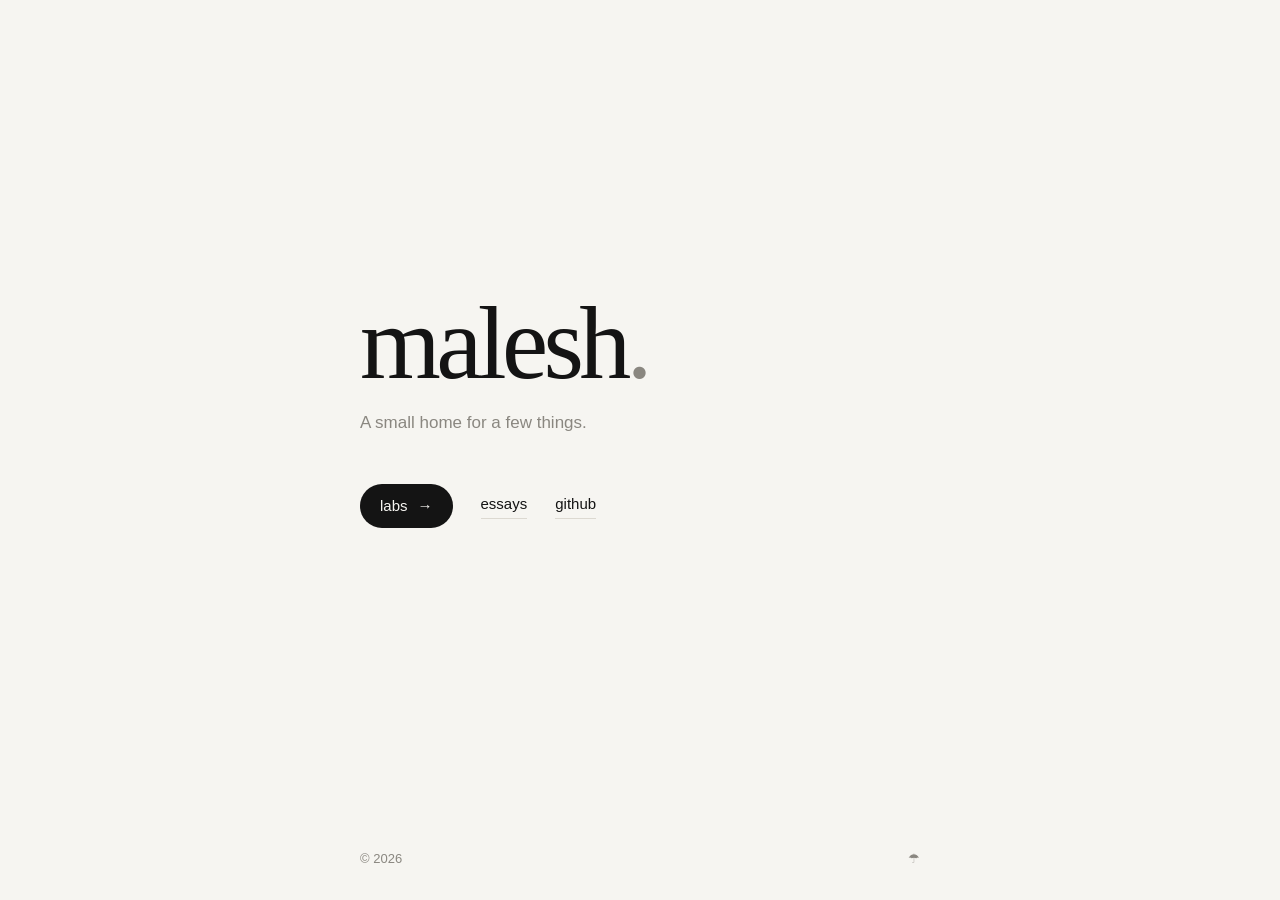
==== index.html @ 222110da "Landing page for malesh.com and labs.malesh.com Plain HTML/CSS, light and dark, hosted on Vercel. ve" ====
<!doctype html>
<html lang="en">
<head>
  <meta charset="utf-8">
  <meta name="viewport" content="width=device-width, initial-scale=1">
  <title>malesh</title>
  <meta name="description" content="A small home for a few things.">
  <meta name="theme-color" content="#f6f5f1" media="(prefers-color-scheme: light)">
  <meta name="theme-color" content="#0d0d0c" media="(prefers-color-scheme: dark)">
  <meta property="og:title" content="malesh">
  <meta property="og:description" content="A small home for a few things.">
  <meta property="og:url" content="https://malesh.com">
  <link rel="icon" href="/favicon.svg" type="image/svg+xml">
  <link rel="stylesheet" href="/styles.css">
</head>
<body>
  <main>
    <h1 class="mark">malesh<span class="dot">.</span></h1>
    <p class="line">A small home for a few things.</p>
    <nav>
      <a class="button" href="https://labs.malesh.com">labs <span class="arrow" aria-hidden="true">&rarr;</span></a>
      <a class="link" href="https://essays.malesh.com">essays</a>
      <a class="link" href="https://github.com/Malesh-X">github</a>
    </nav>
  </main>
  <footer>
    <span>&copy; <span id="y">2026</span></span>
    <span>&#9730;</span>
  </footer>
  <script src="/year.js" defer></script>
</body>
</html>
---- styles.css ----
:root {
  --bg: #f6f5f1;
  --fg: #141414;
  --muted: #8a8780;
  --line: #dcd9d1;
  --accent: #141414;
  --accent-fg: #f6f5f1;
}

@media (prefers-color-scheme: dark) {
  :root {
    --bg: #0d0d0c;
    --fg: #ecebe6;
    --muted: #77756f;
    --line: #2a2926;
    --accent: #ecebe6;
    --accent-fg: #0d0d0c;
  }
}

* { box-sizing: border-box; margin: 0; padding: 0; }

html, body { height: 100%; }

body {
  background: var(--bg);
  color: var(--fg);
  font: 400 16px/1.5 ui-sans-serif, -apple-system, BlinkMacSystemFont, "Segoe UI", Inter, Helvetica, Arial, sans-serif;
  -webkit-font-smoothing: antialiased;
  display: flex;
  flex-direction: column;
  min-height: 100vh;
  padding: 0 24px;
}

main {
  flex: 1;
  display: flex;
  flex-direction: column;
  justify-content: center;
  width: 100%;
  max-width: 560px;
  margin: 0 auto;
  animation: rise 900ms cubic-bezier(.2, .7, .2, 1) both;
}

.mark {
  font-family: ui-serif, "New York", "Iowan Old Style", Georgia, serif;
  font-weight: 400;
  font-size: clamp(56px, 14vw, 104px);
  letter-spacing: -0.045em;
  line-height: 0.9;
}

.mark .dot { color: var(--muted); }

.line {
  margin-top: 20px;
  color: var(--muted);
  font-size: 17px;
}

nav {
  margin-top: 48px;
  display: flex;
  flex-wrap: wrap;
  align-items: center;
  gap: 12px 28px;
}

a { color: inherit; text-decoration: none; }

.link {
  font-size: 15px;
  border-bottom: 1px solid var(--line);
  padding-bottom: 2px;
  transition: border-color 200ms;
}

.link:hover, .link:focus-visible { border-color: var(--fg); }

.button {
  display: inline-flex;
  align-items: center;
  gap: 10px;
  font-size: 15px;
  padding: 11px 20px;
  border-radius: 999px;
  background: var(--accent);
  color: var(--accent-fg);
  transition: transform 200ms, opacity 200ms;
}

.button:hover, .button:focus-visible { transform: translateY(-1px); opacity: .9; }

.button .arrow { transition: transform 200ms; }
.button:hover .arrow { transform: translateX(3px); }

a:focus-visible { outline: 2px solid var(--fg); outline-offset: 4px; border-radius: 4px; }

/* labs list */
.list { margin-top: 48px; list-style: none; border-top: 1px solid var(--line); }

.list li a {
  display: flex;
  justify-content: space-between;
  align-items: baseline;
  gap: 16px;
  padding: 18px 0;
  border-bottom: 1px solid var(--line);
  transition: padding 200ms;
}

.list li a:hover { padding-left: 6px; }

.list .name { font-size: 17px; }
.list .what { color: var(--muted); font-size: 15px; text-align: right; }

footer {
  width: 100%;
  max-width: 560px;
  margin: 0 auto;
  padding: 24px 0 32px;
  color: var(--muted);
  font-size: 13px;
  display: flex;
  justify-content: space-between;
}

@keyframes rise {
  from { opacity: 0; transform: translateY(8px); }
  to { opacity: 1; transform: none; }
}

@media (prefers-reduced-motion: reduce) {
  main { animation: none; }
  * { transition: none !important; }
}
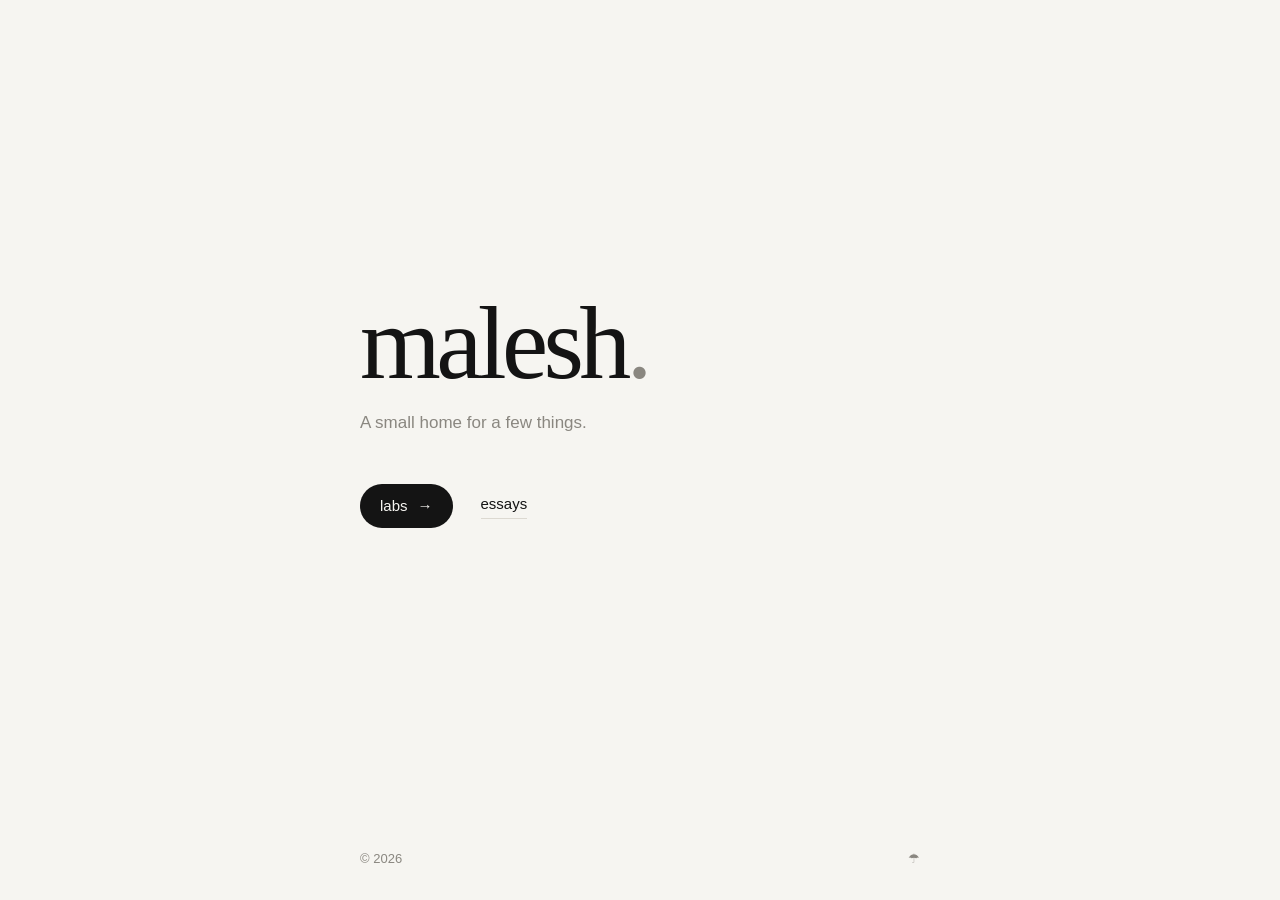
==== commit c32e7361: "Remove GitHub link from landing page Co-Authored-By: Claude Opus 5.5 (1M context) <noreply@anthropic" ====
--- a/index.html
+++ b/index.html
@@ -20,7 +20,6 @@
     <nav>
       <a class="button" href="https://labs.malesh.com">labs <span class="arrow" aria-hidden="true">&rarr;</span></a>
       <a class="link" href="https://essays.malesh.com">essays</a>
-      <a class="link" href="https://github.com/Malesh-X">github</a>
     </nav>
   </main>
   <footer>
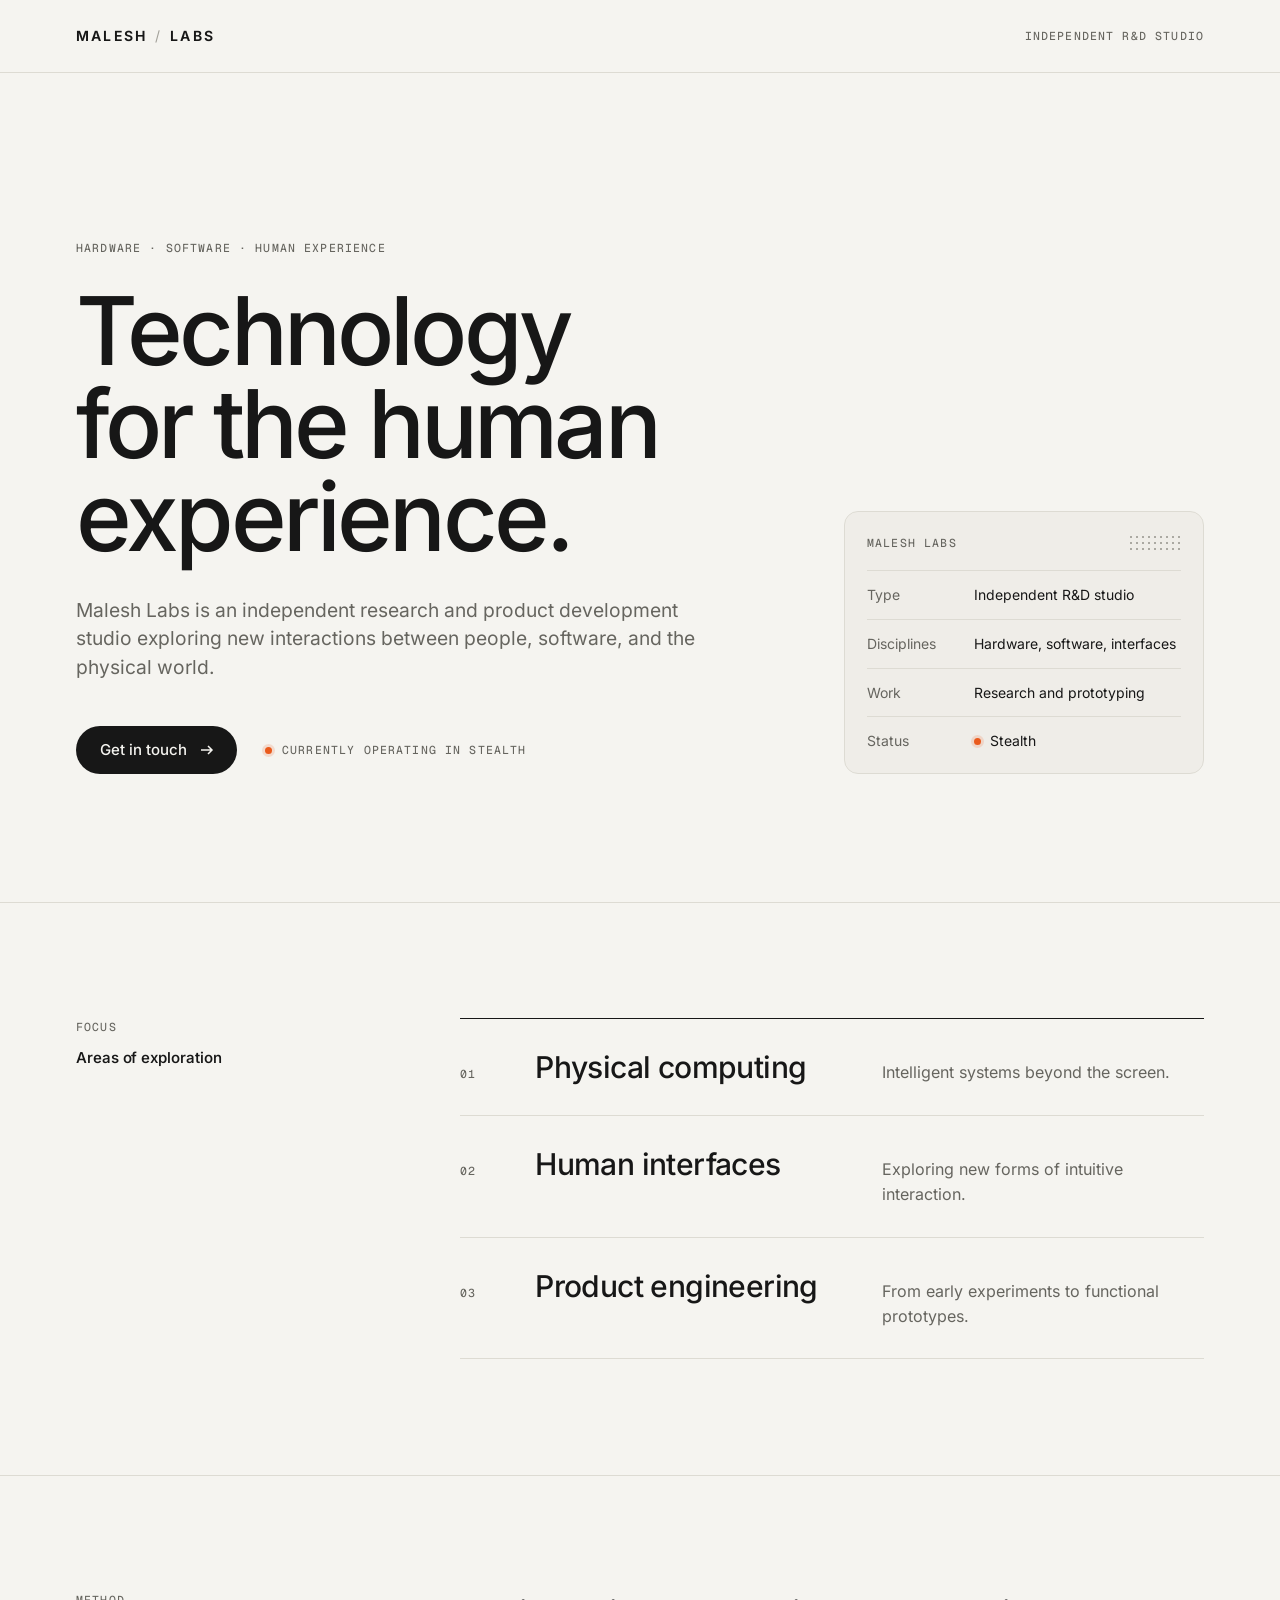
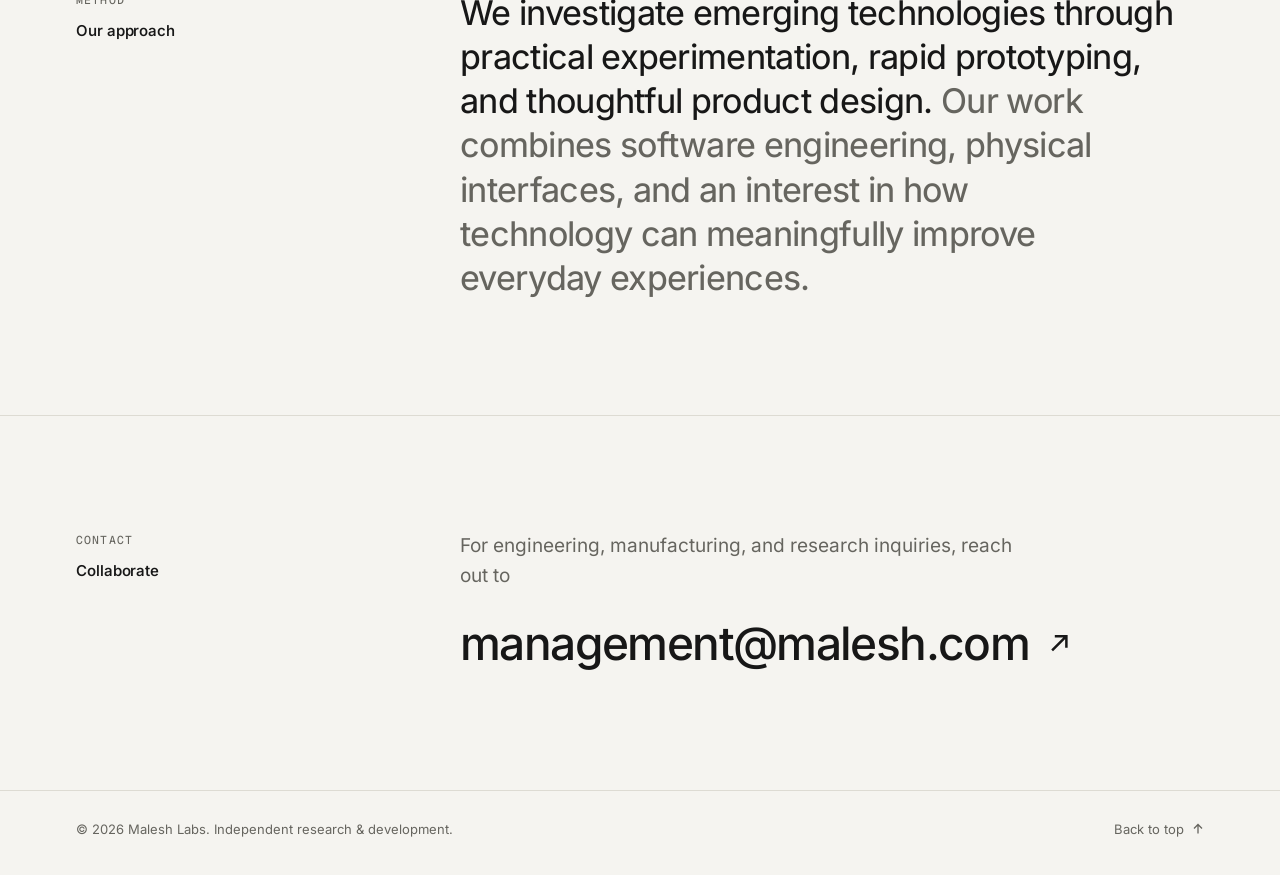
==== commit 690e6dcb: "Rebuild malesh.com as the Malesh Labs studio site Single static page per the Malesh Labs brief: hero" ====
--- a/index.html
+++ b/index.html
@@ -3,29 +3,150 @@
 <head>
   <meta charset="utf-8">
   <meta name="viewport" content="width=device-width, initial-scale=1">
-  <title>malesh</title>
-  <meta name="description" content="A small home for a few things.">
-  <meta name="theme-color" content="#f6f5f1" media="(prefers-color-scheme: light)">
-  <meta name="theme-color" content="#0d0d0c" media="(prefers-color-scheme: dark)">
-  <meta property="og:title" content="malesh">
-  <meta property="og:description" content="A small home for a few things.">
-  <meta property="og:url" content="https://malesh.com">
+  <title>Malesh Labs — Independent R&amp;D Studio</title>
+  <meta name="description" content="Malesh Labs is an independent research and product development studio exploring new interactions between people, software, and the physical world.">
+  <link rel="canonical" href="https://malesh.com/">
+  <meta name="theme-color" content="#f5f4f0">
+  <meta name="color-scheme" content="light">
+
+  <meta property="og:type" content="website">
+  <meta property="og:site_name" content="Malesh Labs">
+  <meta property="og:url" content="https://malesh.com/">
+  <meta property="og:title" content="Malesh Labs — Independent R&amp;D Studio">
+  <meta property="og:description" content="An independent research and product development studio exploring new interactions between people, software, and the physical world.">
+  <meta property="og:image" content="https://malesh.com/og.png">
+  <meta property="og:image:width" content="1200">
+  <meta property="og:image:height" content="630">
+  <meta property="og:image:alt" content="Malesh Labs — Technology for the human experience.">
+  <meta name="twitter:card" content="summary_large_image">
+  <meta name="twitter:title" content="Malesh Labs — Independent R&amp;D Studio">
+  <meta name="twitter:description" content="An independent research and product development studio exploring new interactions between people, software, and the physical world.">
+  <meta name="twitter:image" content="https://malesh.com/og.png">
+
   <link rel="icon" href="/favicon.svg" type="image/svg+xml">
+  <link rel="apple-touch-icon" href="/apple-touch-icon.png">
+  <link rel="preload" href="/fonts/inter-var.woff2" as="font" type="font/woff2" crossorigin>
   <link rel="stylesheet" href="/styles.css">
+
+  <script type="application/ld+json">
+  {
+    "@context": "https://schema.org",
+    "@type": "Organization",
+    "name": "Malesh Labs",
+    "url": "https://malesh.com/",
+    "email": "management@malesh.com",
+    "description": "An independent research and product development studio exploring new interactions between people, software, and the physical world."
+  }
+  </script>
 </head>
 <body>
-  <main>
-    <h1 class="mark">malesh<span class="dot">.</span></h1>
-    <p class="line">A small home for a few things.</p>
-    <nav>
-      <a class="button" href="https://labs.malesh.com">labs <span class="arrow" aria-hidden="true">&rarr;</span></a>
-      <a class="link" href="https://essays.malesh.com">essays</a>
-    </nav>
+  <a class="skip" href="#main">Skip to content</a>
+
+  <header class="site-header">
+    <div class="wrap">
+      <a class="wordmark" href="/" aria-label="Malesh Labs, home">
+        <span>MALESH</span><span class="slash" aria-hidden="true">/</span><span>LABS</span>
+      </a>
+      <span class="tag mono">Independent R&amp;D Studio</span>
+    </div>
+  </header>
+
+  <main id="main">
+    <section class="hero" aria-labelledby="hero-title">
+      <div class="wrap">
+        <div class="hero-copy">
+          <p class="eyebrow mono reveal d1">Hardware · Software · Human experience</p>
+          <h1 id="hero-title" class="reveal d2">Technology for the human experience.</h1>
+          <p class="lede reveal d3">Malesh Labs is an independent research and product development studio exploring new interactions between people, software, and the physical world.</p>
+          <div class="actions reveal d4">
+            <a class="button" href="mailto:management@malesh.com">
+              Get in touch
+              <svg width="16" height="16" viewBox="0 0 16 16" fill="none" aria-hidden="true"><path d="M2 8h11M9 4l4 4-4 4" stroke="currentColor" stroke-width="1.5"/></svg>
+            </a>
+            <span class="status mono"><span class="led" aria-hidden="true"></span>Currently operating in stealth</span>
+          </div>
+        </div>
+
+        <aside class="plate reveal d5" aria-label="Studio overview">
+          <div class="plate-head">
+            <span class="mono">Malesh Labs</span>
+            <span class="grille" aria-hidden="true"></span>
+          </div>
+          <dl>
+            <div class="row"><dt>Type</dt><dd>Independent R&amp;D studio</dd></div>
+            <div class="row"><dt>Disciplines</dt><dd>Hardware, software, interfaces</dd></div>
+            <div class="row"><dt>Work</dt><dd>Research and prototyping</dd></div>
+            <div class="row"><dt>Status</dt><dd><span class="led" aria-hidden="true"></span>Stealth</dd></div>
+          </dl>
+        </aside>
+      </div>
+    </section>
+
+    <section class="section" aria-labelledby="areas-title">
+      <div class="wrap">
+        <div class="section-label">
+          <span class="mono">Focus</span>
+          <h2 id="areas-title">Areas of exploration</h2>
+        </div>
+        <div class="section-body">
+          <ol class="areas">
+            <li class="area on-scroll">
+              <span class="num mono">01</span>
+              <h3>Physical computing</h3>
+              <p>Intelligent systems beyond the screen.</p>
+            </li>
+            <li class="area on-scroll">
+              <span class="num mono">02</span>
+              <h3>Human interfaces</h3>
+              <p>Exploring new forms of intuitive interaction.</p>
+            </li>
+            <li class="area on-scroll">
+              <span class="num mono">03</span>
+              <h3>Product engineering</h3>
+              <p>From early experiments to functional prototypes.</p>
+            </li>
+          </ol>
+        </div>
+      </div>
+    </section>
+
+    <section class="section" aria-labelledby="approach-title">
+      <div class="wrap">
+        <div class="section-label">
+          <span class="mono">Method</span>
+          <h2 id="approach-title">Our approach</h2>
+        </div>
+        <div class="section-body">
+          <p class="statement on-scroll">We investigate emerging technologies through practical experimentation, rapid prototyping, and thoughtful product design. <span class="soft">Our work combines software engineering, physical interfaces, and an interest in how technology can meaningfully improve everyday experiences.</span></p>
+        </div>
+      </div>
+    </section>
+
+    <section class="section collab" id="contact" aria-labelledby="collab-title">
+      <div class="wrap">
+        <div class="section-label">
+          <span class="mono">Contact</span>
+          <h2 id="collab-title">Collaborate</h2>
+        </div>
+        <div class="section-body">
+          <p>For engineering, manufacturing, and research inquiries, reach out to</p>
+          <a class="email on-scroll" href="mailto:management@malesh.com">
+            management@malesh.com
+            <svg viewBox="0 0 16 16" fill="none" aria-hidden="true"><path d="M4 12L12 4M5.5 4H12v6.5" stroke="currentColor" stroke-width="1.4"/></svg>
+          </a>
+        </div>
+      </div>
+    </section>
   </main>
-  <footer>
-    <span>&copy; <span id="y">2026</span></span>
-    <span>&#9730;</span>
+
+  <footer class="site-footer">
+    <div class="wrap">
+      <p>© 2026 Malesh Labs. Independent research &amp; development.</p>
+      <a class="to-top" href="#main">
+        Back to top
+        <svg width="12" height="12" viewBox="0 0 12 12" fill="none" aria-hidden="true"><path d="M6 10.5V1.5M2 5.5l4-4 4 4" stroke="currentColor" stroke-width="1.3"/></svg>
+      </a>
+    </div>
   </footer>
-  <script src="/year.js" defer></script>
 </body>
 </html>
--- a/styles.css
+++ b/styles.css
@@ -1,138 +1,392 @@
+/* Malesh Labs — styles. No build step, no frameworks. */
+
+@font-face {
+  font-family: "Inter";
+  src: url("/fonts/inter-var.woff2") format("woff2");
+  font-weight: 100 900;
+  font-style: normal;
+  font-display: swap;
+}
+
+@font-face {
+  font-family: "Geist Mono";
+  src: url("/fonts/geist-mono-var.woff2") format("woff2");
+  font-weight: 100 900;
+  font-style: normal;
+  font-display: swap;
+}
+
 :root {
-  --bg: #f6f5f1;
-  --fg: #141414;
-  --muted: #8a8780;
-  --line: #dcd9d1;
-  --accent: #141414;
-  --accent-fg: #f6f5f1;
-}
-
-@media (prefers-color-scheme: dark) {
-  :root {
-    --bg: #0d0d0c;
-    --fg: #ecebe6;
-    --muted: #77756f;
-    --line: #2a2926;
-    --accent: #ecebe6;
-    --accent-fg: #0d0d0c;
-  }
-}
-
-* { box-sizing: border-box; margin: 0; padding: 0; }
-
-html, body { height: 100%; }
+  color-scheme: light;
+  --bg: #f5f4f0;
+  --panel: #efede8;
+  --fg: #171717;
+  --muted: #66655f;
+  --faint: #a3a19a;
+  --line: #dddbd3;
+  --accent: #ea5a1c;
+
+  --sans: "Inter", ui-sans-serif, -apple-system, BlinkMacSystemFont, "Segoe UI", Helvetica, Arial, sans-serif;
+  --mono: "Geist Mono", ui-monospace, "SF Mono", Menlo, Consolas, monospace;
+
+  --gutter: clamp(20px, 5vw, 56px);
+  --max: 1240px;
+  --ease: cubic-bezier(.2, .7, .2, 1);
+}
+
+*, *::before, *::after { box-sizing: border-box; }
+* { margin: 0; padding: 0; }
+
+html { -webkit-text-size-adjust: 100%; scroll-behavior: smooth; }
 
 body {
   background: var(--bg);
   color: var(--fg);
-  font: 400 16px/1.5 ui-sans-serif, -apple-system, BlinkMacSystemFont, "Segoe UI", Inter, Helvetica, Arial, sans-serif;
+  font-family: var(--sans);
+  font-size: 16px;
+  line-height: 1.55;
+  font-feature-settings: "ss01", "cv11";
   -webkit-font-smoothing: antialiased;
+  -moz-osx-font-smoothing: grayscale;
+  text-rendering: optimizeLegibility;
+  min-height: 100vh;
   display: flex;
   flex-direction: column;
-  min-height: 100vh;
-  padding: 0 24px;
-}
-
-main {
-  flex: 1;
-  display: flex;
-  flex-direction: column;
-  justify-content: center;
-  width: 100%;
-  max-width: 560px;
-  margin: 0 auto;
-  animation: rise 900ms cubic-bezier(.2, .7, .2, 1) both;
-}
-
-.mark {
-  font-family: ui-serif, "New York", "Iowan Old Style", Georgia, serif;
-  font-weight: 400;
-  font-size: clamp(56px, 14vw, 104px);
-  letter-spacing: -0.045em;
-  line-height: 0.9;
-}
-
-.mark .dot { color: var(--muted); }
-
-.line {
-  margin-top: 20px;
+}
+
+main { flex: 1; }
+
+a { color: inherit; text-decoration: none; }
+svg { display: block; flex: none; }
+
+:focus-visible { outline: 2px solid var(--fg); outline-offset: 3px; border-radius: 2px; }
+
+.skip {
+  position: absolute; left: var(--gutter); top: -100px;
+  background: var(--fg); color: var(--bg);
+  padding: 10px 14px; border-radius: 6px; font-size: 14px; z-index: 10;
+}
+.skip:focus { top: 12px; }
+
+.wrap { width: 100%; max-width: var(--max); margin: 0 auto; padding-inline: var(--gutter); }
+
+.mono {
+  font-family: var(--mono);
+  font-size: 11.5px;
+  font-weight: 450;
+  letter-spacing: .1em;
+  text-transform: uppercase;
+}
+
+/* ---------- Header ---------- */
+
+.site-header { border-bottom: 1px solid var(--line); }
+
+.site-header .wrap {
+  height: 72px;
+  display: flex;
+  align-items: center;
+  justify-content: space-between;
+  gap: 16px;
+}
+
+.wordmark {
+  display: inline-flex;
+  align-items: center;
+  gap: .55em;
+  font-size: 14px;
+  font-weight: 650;
+  letter-spacing: .16em;
+}
+.wordmark .slash { color: var(--faint); font-weight: 400; }
+
+.site-header .tag { color: var(--muted); }
+
+/* ---------- Hero ---------- */
+
+.hero { padding-block: clamp(72px, 13vw, 168px) clamp(72px, 10vw, 128px); }
+
+.hero .wrap {
+  display: grid;
+  grid-template-columns: repeat(12, minmax(0, 1fr));
+  column-gap: 24px;
+  row-gap: 64px;
+  align-items: end;
+}
+
+.hero-copy { grid-column: 1 / -1; }
+
+.eyebrow { color: var(--muted); }
+
+.hero h1 {
+  margin-top: 28px;
+  font-size: clamp(44px, 7.4vw, 104px);
+  font-weight: 500;
+  line-height: .98;
+  letter-spacing: -.04em;
+  max-width: 11ch;
+  text-wrap: balance;
+}
+
+.lede {
+  margin-top: 32px;
+  max-width: 34em;
+  font-size: clamp(17px, 1.5vw, 20px);
+  line-height: 1.5;
   color: var(--muted);
-  font-size: 17px;
-}
-
-nav {
-  margin-top: 48px;
+  text-wrap: pretty;
+}
+
+.actions {
+  margin-top: 44px;
   display: flex;
   flex-wrap: wrap;
   align-items: center;
-  gap: 12px 28px;
-}
-
-a { color: inherit; text-decoration: none; }
-
-.link {
-  font-size: 15px;
-  border-bottom: 1px solid var(--line);
-  padding-bottom: 2px;
-  transition: border-color 200ms;
-}
-
-.link:hover, .link:focus-visible { border-color: var(--fg); }
+  gap: 18px 28px;
+}
 
 .button {
   display: inline-flex;
   align-items: center;
+  gap: 12px;
+  height: 48px;
+  padding: 0 22px 0 24px;
+  border-radius: 999px;
+  background: var(--fg);
+  color: var(--bg);
+  font-size: 15px;
+  font-weight: 500;
+  transition: background-color .25s var(--ease), transform .25s var(--ease);
+}
+.button svg { transition: transform .25s var(--ease); }
+.button:hover { background: #000; }
+.button:hover svg { transform: translateX(3px); }
+.button:active { transform: scale(.98); }
+
+.status {
+  display: inline-flex;
+  align-items: center;
   gap: 10px;
+  color: var(--muted);
+}
+
+.led {
+  width: 7px; height: 7px; border-radius: 50%;
+  background: var(--accent);
+  box-shadow: 0 0 0 3px color-mix(in srgb, var(--accent) 16%, transparent);
+  animation: led 3.2s ease-in-out infinite;
+}
+
+/* Spec plate: a typographic panel in the spirit of a device label */
+.plate {
+  grid-column: 1 / -1;
+  border: 1px solid var(--line);
+  border-radius: 14px;
+  background: var(--panel);
+  padding: 22px 22px 8px;
+}
+
+.plate-head {
+  display: flex;
+  align-items: center;
+  justify-content: space-between;
+  padding-bottom: 18px;
+  color: var(--muted);
+}
+
+.grille {
+  width: 52px; height: 16px;
+  background-image: radial-gradient(circle, var(--faint) 1.2px, transparent 1.5px);
+  background-size: 6px 6px;
+  background-position: -1px -1px;
+  opacity: .9;
+}
+
+.plate dl { border-top: 1px solid var(--line); }
+
+.plate .row {
+  display: grid;
+  grid-template-columns: 6.5em 1fr;
+  gap: 16px;
+  padding: 13px 0;
+  border-bottom: 1px solid var(--line);
+  font-size: 14px;
+}
+.plate .row:last-child { border-bottom: 0; }
+.plate dt { color: var(--muted); }
+.plate dd { display: flex; align-items: center; gap: 9px; }
+
+/* ---------- Sections ---------- */
+
+.section { border-top: 1px solid var(--line); }
+.section.first { border-top: 0; }
+
+.section .wrap {
+  display: grid;
+  grid-template-columns: repeat(12, minmax(0, 1fr));
+  column-gap: 24px;
+  row-gap: 32px;
+  padding-block: clamp(64px, 9vw, 128px);
+}
+
+.section-label { grid-column: 1 / -1; }
+.section-label h2 {
   font-size: 15px;
-  padding: 11px 20px;
-  border-radius: 999px;
-  background: var(--accent);
-  color: var(--accent-fg);
-  transition: transform 200ms, opacity 200ms;
-}
-
-.button:hover, .button:focus-visible { transform: translateY(-1px); opacity: .9; }
-
-.button .arrow { transition: transform 200ms; }
-.button:hover .arrow { transform: translateX(3px); }
-
-a:focus-visible { outline: 2px solid var(--fg); outline-offset: 4px; border-radius: 4px; }
-
-/* labs list */
-.list { margin-top: 48px; list-style: none; border-top: 1px solid var(--line); }
-
-.list li a {
-  display: flex;
+  font-weight: 550;
+  letter-spacing: -.005em;
+}
+.section-label .mono { display: block; margin-bottom: 10px; color: var(--muted); }
+
+.section-body { grid-column: 1 / -1; }
+
+/* Areas */
+.areas { list-style: none; border-top: 1px solid var(--fg); }
+
+.area {
+  display: grid;
+  grid-template-columns: 3.2em 1fr;
+  gap: 6px 16px;
+  padding: 26px 0 28px;
+  border-bottom: 1px solid var(--line);
+}
+
+.area .num { color: var(--muted); padding-top: 9px; transition: color .3s var(--ease); }
+
+.area h3 {
+  font-size: clamp(22px, 2.4vw, 30px);
+  font-weight: 500;
+  letter-spacing: -.02em;
+  line-height: 1.2;
+  transition: transform .35s var(--ease);
+}
+
+.area p { grid-column: 2; color: var(--muted); font-size: 16px; }
+
+.area:hover .num { color: var(--accent); }
+.area:hover h3 { transform: translateX(4px); }
+
+/* Approach */
+.statement {
+  font-size: clamp(22px, 2.7vw, 34px);
+  line-height: 1.3;
+  letter-spacing: -.02em;
+  font-weight: 450;
+  max-width: 26em;
+  text-wrap: pretty;
+}
+.statement .soft { color: var(--muted); }
+
+/* Collaborate */
+.collab p { color: var(--muted); font-size: clamp(17px, 1.5vw, 19px); max-width: 30em; }
+
+.email {
+  margin-top: 28px;
+  display: inline-flex;
+  align-items: center;
+  gap: .35em;
+  font-size: clamp(24px, 3.6vw, 46px);
+  font-weight: 500;
+  letter-spacing: -.035em;
+  line-height: 1.1;
+  white-space: nowrap;
+  background-image: linear-gradient(var(--fg), var(--fg));
+  background-size: 0% 1px;
+  background-position: 0 100%;
+  background-repeat: no-repeat;
+  padding-bottom: 6px;
+  transition: background-size .45s var(--ease);
+}
+.email svg { width: .62em; height: .62em; transition: transform .35s var(--ease); }
+.email:hover { background-size: 100% 1px; }
+.email:hover svg { transform: translate(3px, -3px); }
+
+/* ---------- Footer ---------- */
+
+.site-footer { border-top: 1px solid var(--line); }
+
+.site-footer .wrap {
+  display: flex;
+  flex-wrap: wrap;
   justify-content: space-between;
+  align-items: center;
+  gap: 12px 24px;
+  padding-block: 28px 36px;
+  font-size: 13px;
+  color: var(--muted);
+}
+
+.to-top { display: inline-flex; align-items: center; gap: 8px; transition: color .2s; }
+.to-top:hover { color: var(--fg); }
+
+/* ---------- Simple pages (labs, 404) ---------- */
+
+.page-list { list-style: none; border-top: 1px solid var(--fg); }
+.page-list a {
+  display: grid;
+  grid-template-columns: 1fr auto;
+  gap: 16px;
   align-items: baseline;
-  gap: 16px;
-  padding: 18px 0;
+  padding: 22px 0;
   border-bottom: 1px solid var(--line);
-  transition: padding 200ms;
-}
-
-.list li a:hover { padding-left: 6px; }
-
-.list .name { font-size: 17px; }
-.list .what { color: var(--muted); font-size: 15px; text-align: right; }
-
-footer {
-  width: 100%;
-  max-width: 560px;
-  margin: 0 auto;
-  padding: 24px 0 32px;
-  color: var(--muted);
-  font-size: 13px;
-  display: flex;
-  justify-content: space-between;
-}
+}
+.page-list .name { font-size: clamp(20px, 2.2vw, 26px); font-weight: 500; letter-spacing: -.02em; transition: transform .35s var(--ease); }
+.page-list .what { color: var(--muted); font-size: 15px; }
+.page-list a:hover .name { transform: translateX(4px); }
+
+/* ---------- Layout: tablet and up ---------- */
+
+@media (min-width: 760px) {
+  .section-label { grid-column: 1 / span 4; }
+  .section-body { grid-column: 5 / -1; }
+  .area { grid-template-columns: 3.2em minmax(0, 1fr) minmax(0, 1fr); gap: 24px; align-items: baseline; padding: 30px 0; }
+  .area .num { padding-top: 0; }
+  .area p { grid-column: 3; }
+}
+
+@media (min-width: 1040px) {
+  .hero-copy { grid-column: 1 / span 8; }
+  .plate { grid-column: 9 / -1; }
+}
+
+@media (max-width: 520px) {
+  .site-header .tag { display: none; }
+}
+
+@media (max-width: 359px) {
+  .email { white-space: normal; overflow-wrap: anywhere; }
+}
+
+/* ---------- Motion ---------- */
 
 @keyframes rise {
-  from { opacity: 0; transform: translateY(8px); }
+  from { opacity: 0; transform: translateY(14px); }
   to { opacity: 1; transform: none; }
 }
 
+@keyframes led {
+  0%, 100% { opacity: 1; }
+  50% { opacity: .45; }
+}
+
+.reveal { animation: rise .9s var(--ease) both; }
+.d1 { animation-delay: .06s; }
+.d2 { animation-delay: .14s; }
+.d3 { animation-delay: .22s; }
+.d4 { animation-delay: .30s; }
+.d5 { animation-delay: .42s; }
+
+@supports (animation-timeline: view()) {
+  .on-scroll {
+    animation: rise linear both;
+    animation-timeline: view();
+    animation-range: entry 0% entry 40%;
+  }
+}
+
 @media (prefers-reduced-motion: reduce) {
-  main { animation: none; }
-  * { transition: none !important; }
-}
+  html { scroll-behavior: auto; }
+  *, *::before, *::after {
+    animation: none !important;
+    transition: none !important;
+  }
+}
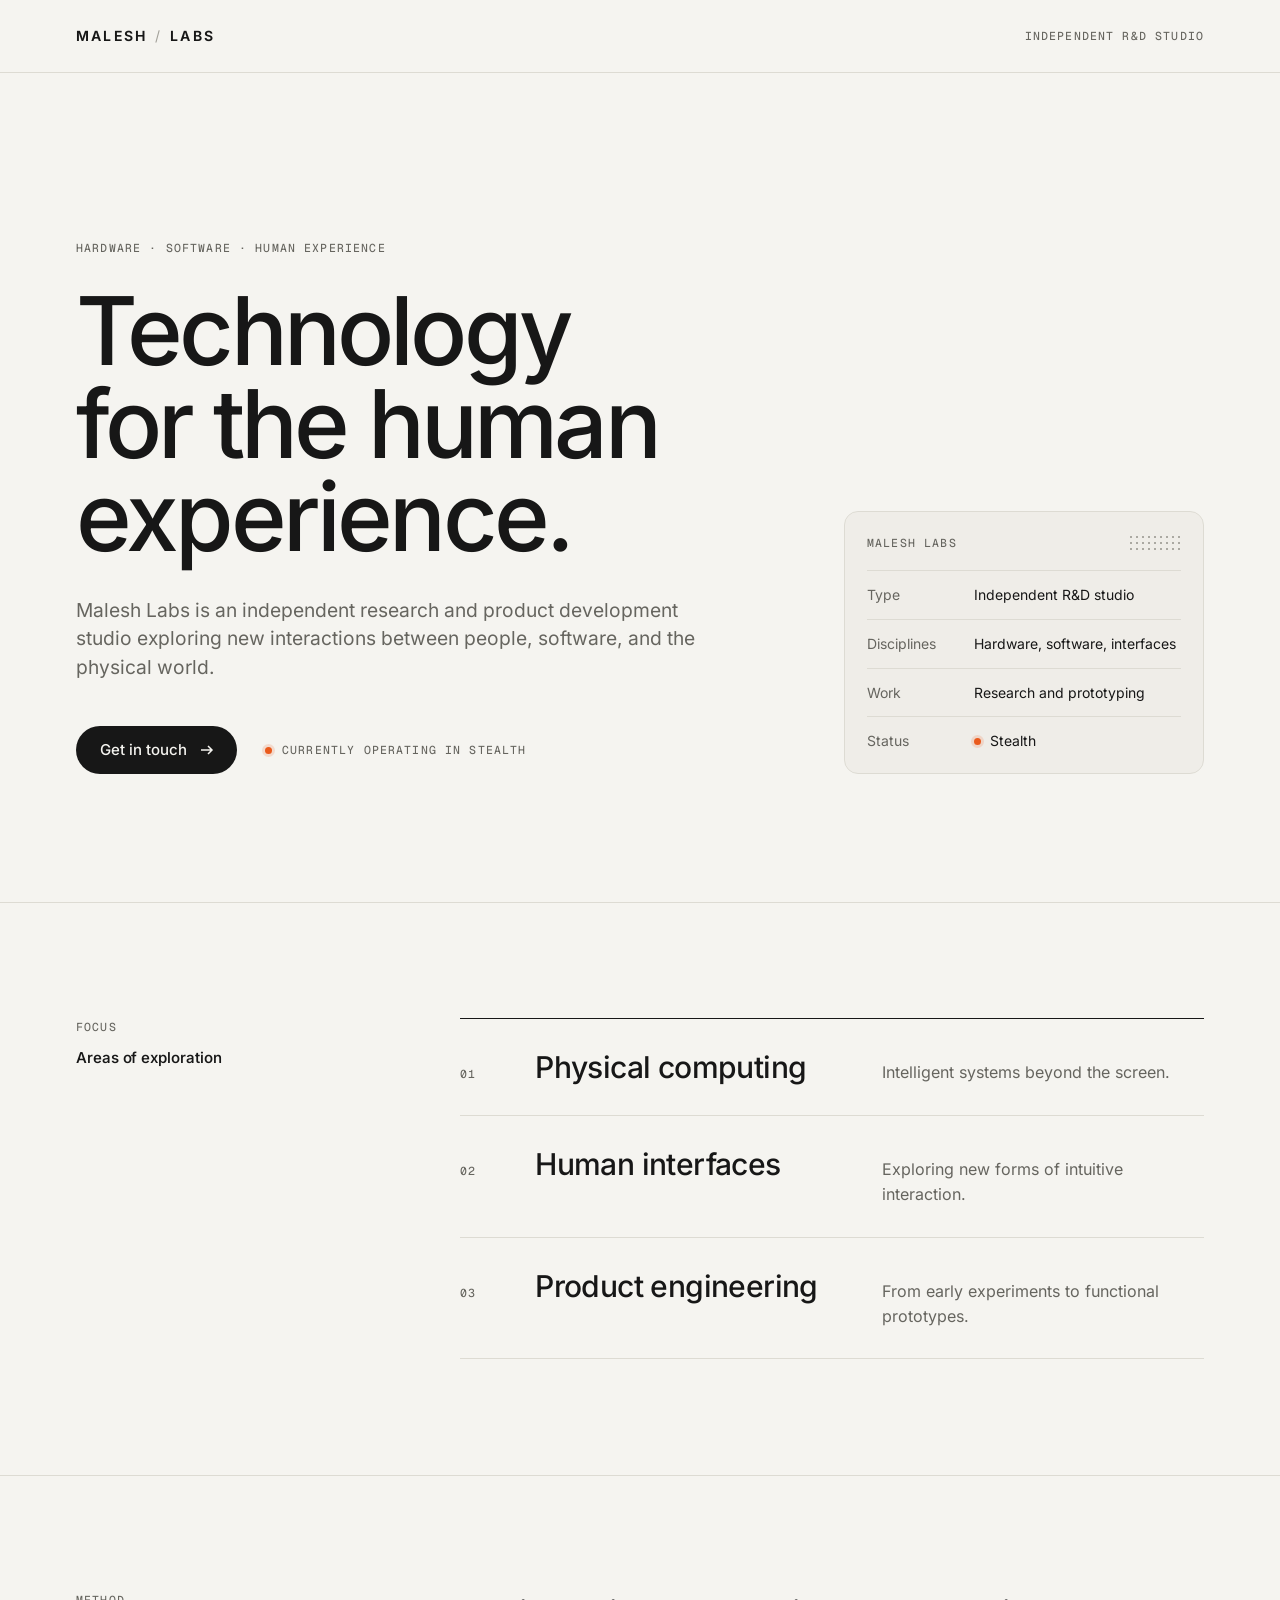
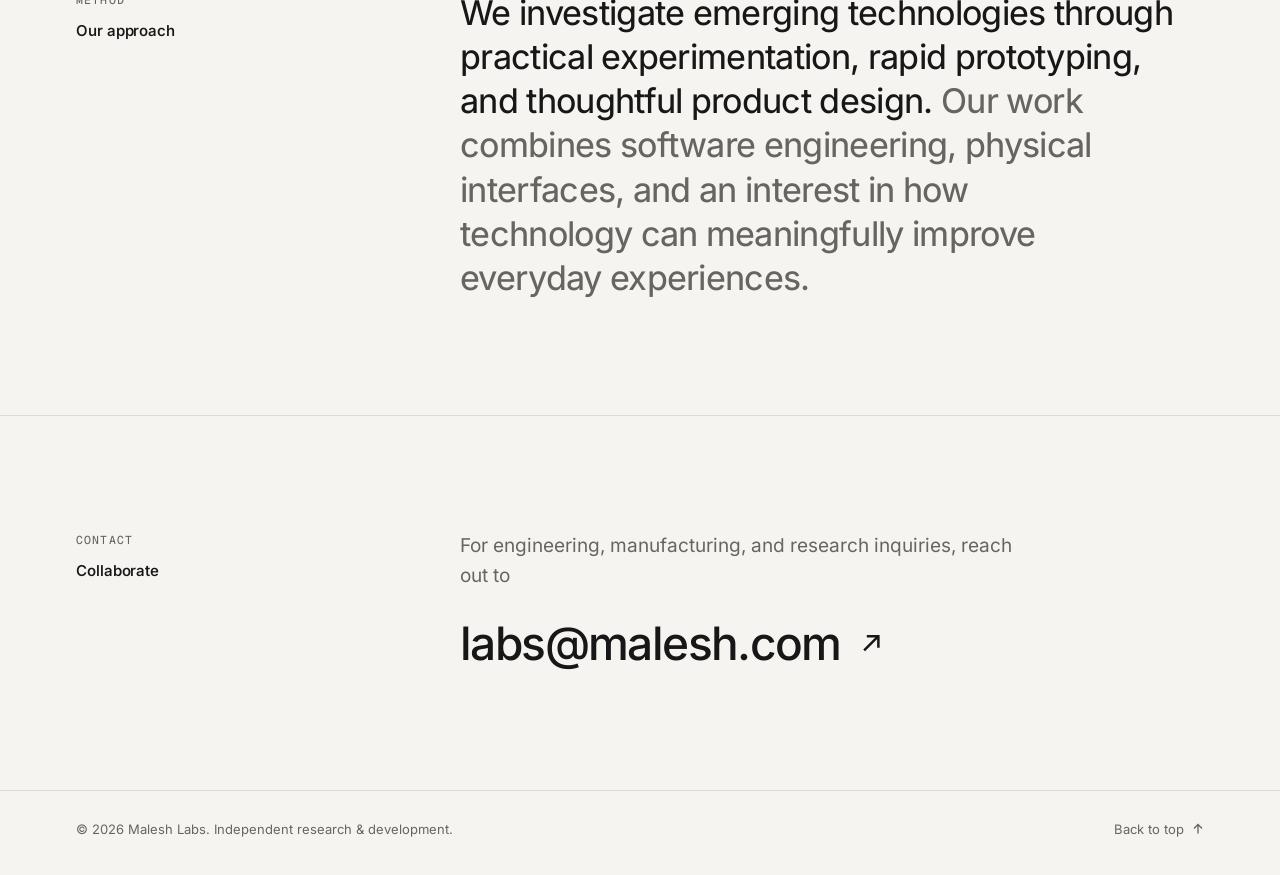
==== commit d23a1bc0: "Use labs@malesh.com as the contact address Co-Authored-By: Claude Opus 5.5 <noreply@anthropic.com> C" ====
--- a/index.html
+++ b/index.html
@@ -34,7 +34,7 @@
     "@type": "Organization",
     "name": "Malesh Labs",
     "url": "https://malesh.com/",
-    "email": "management@malesh.com",
+    "email": "labs@malesh.com",
     "description": "An independent research and product development studio exploring new interactions between people, software, and the physical world."
   }
   </script>
@@ -59,7 +59,7 @@
           <h1 id="hero-title" class="reveal d2">Technology for the human experience.</h1>
           <p class="lede reveal d3">Malesh Labs is an independent research and product development studio exploring new interactions between people, software, and the physical world.</p>
           <div class="actions reveal d4">
-            <a class="button" href="mailto:management@malesh.com">
+            <a class="button" href="mailto:labs@malesh.com">
               Get in touch
               <svg width="16" height="16" viewBox="0 0 16 16" fill="none" aria-hidden="true"><path d="M2 8h11M9 4l4 4-4 4" stroke="currentColor" stroke-width="1.5"/></svg>
             </a>
@@ -130,8 +130,8 @@
         </div>
         <div class="section-body">
           <p>For engineering, manufacturing, and research inquiries, reach out to</p>
-          <a class="email on-scroll" href="mailto:management@malesh.com">
-            management@malesh.com
+          <a class="email on-scroll" href="mailto:labs@malesh.com">
+            labs@malesh.com
             <svg viewBox="0 0 16 16" fill="none" aria-hidden="true"><path d="M4 12L12 4M5.5 4H12v6.5" stroke="currentColor" stroke-width="1.4"/></svg>
           </a>
         </div>
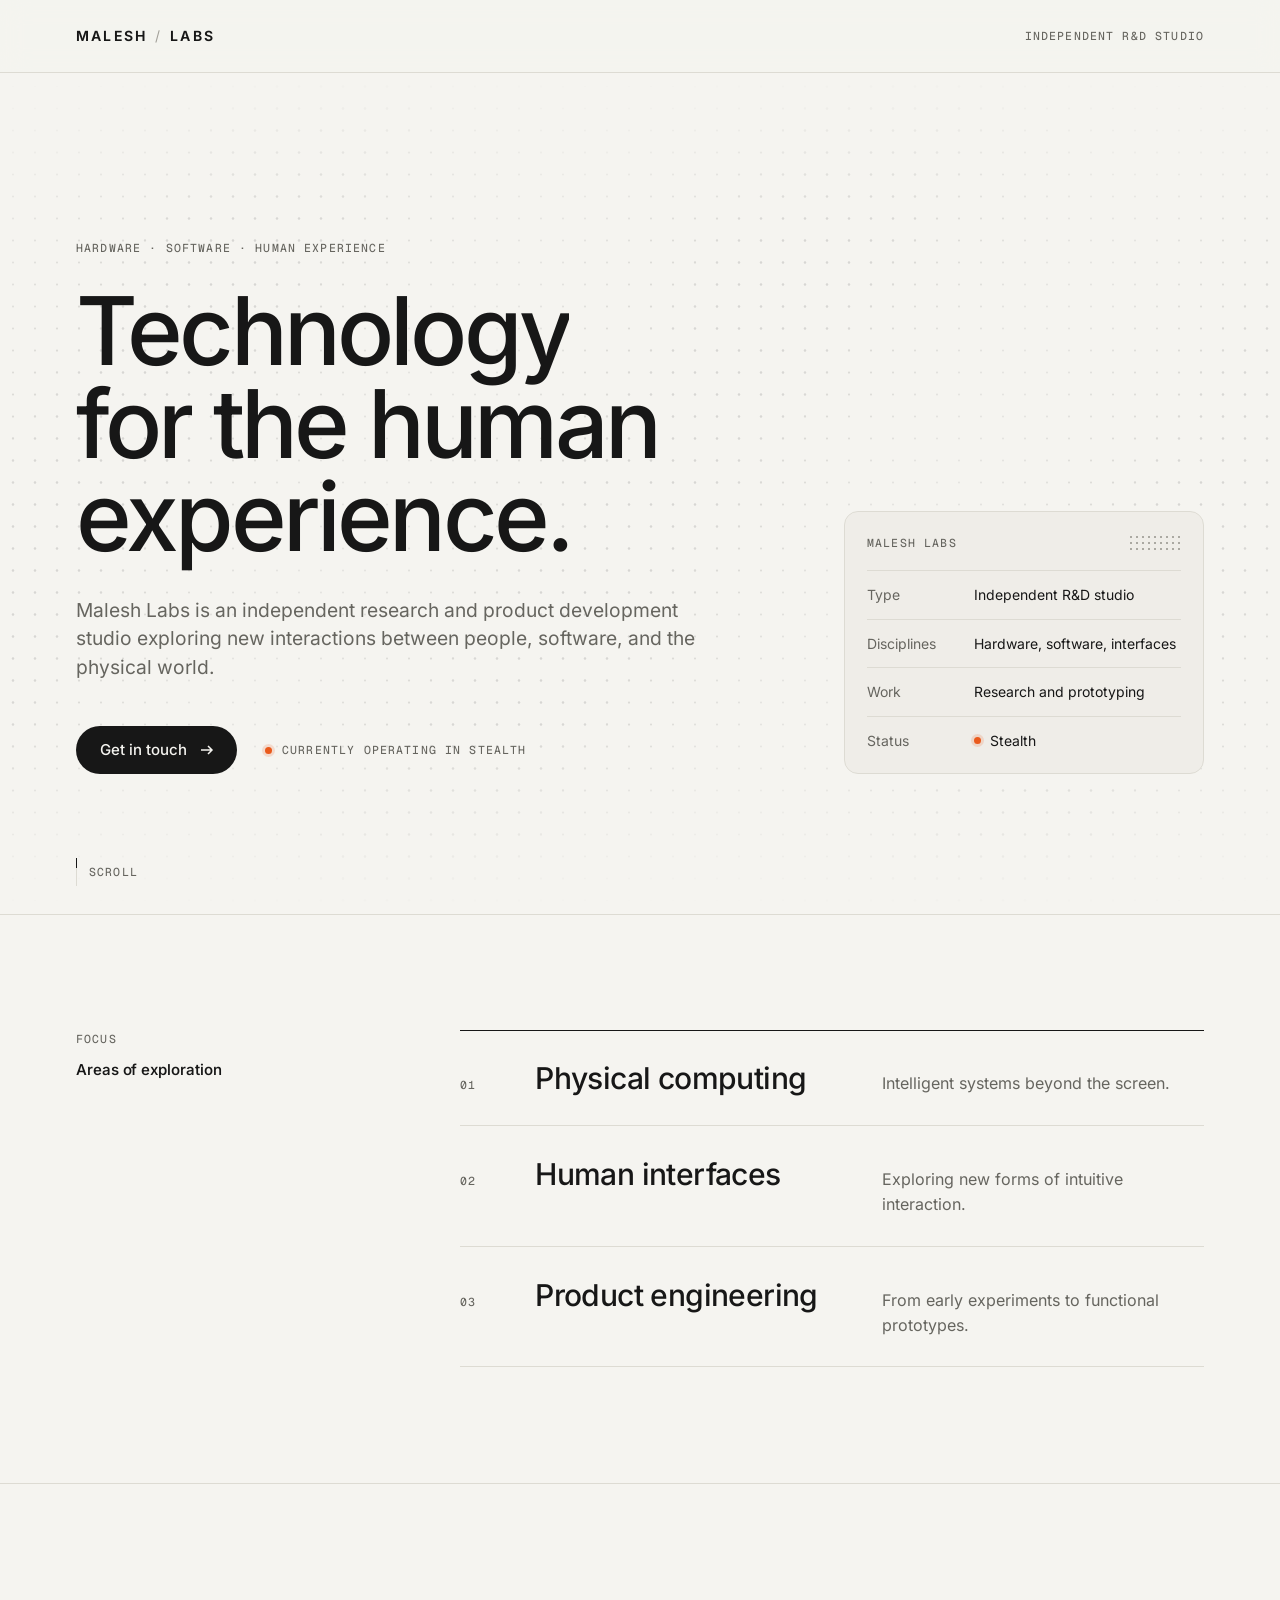
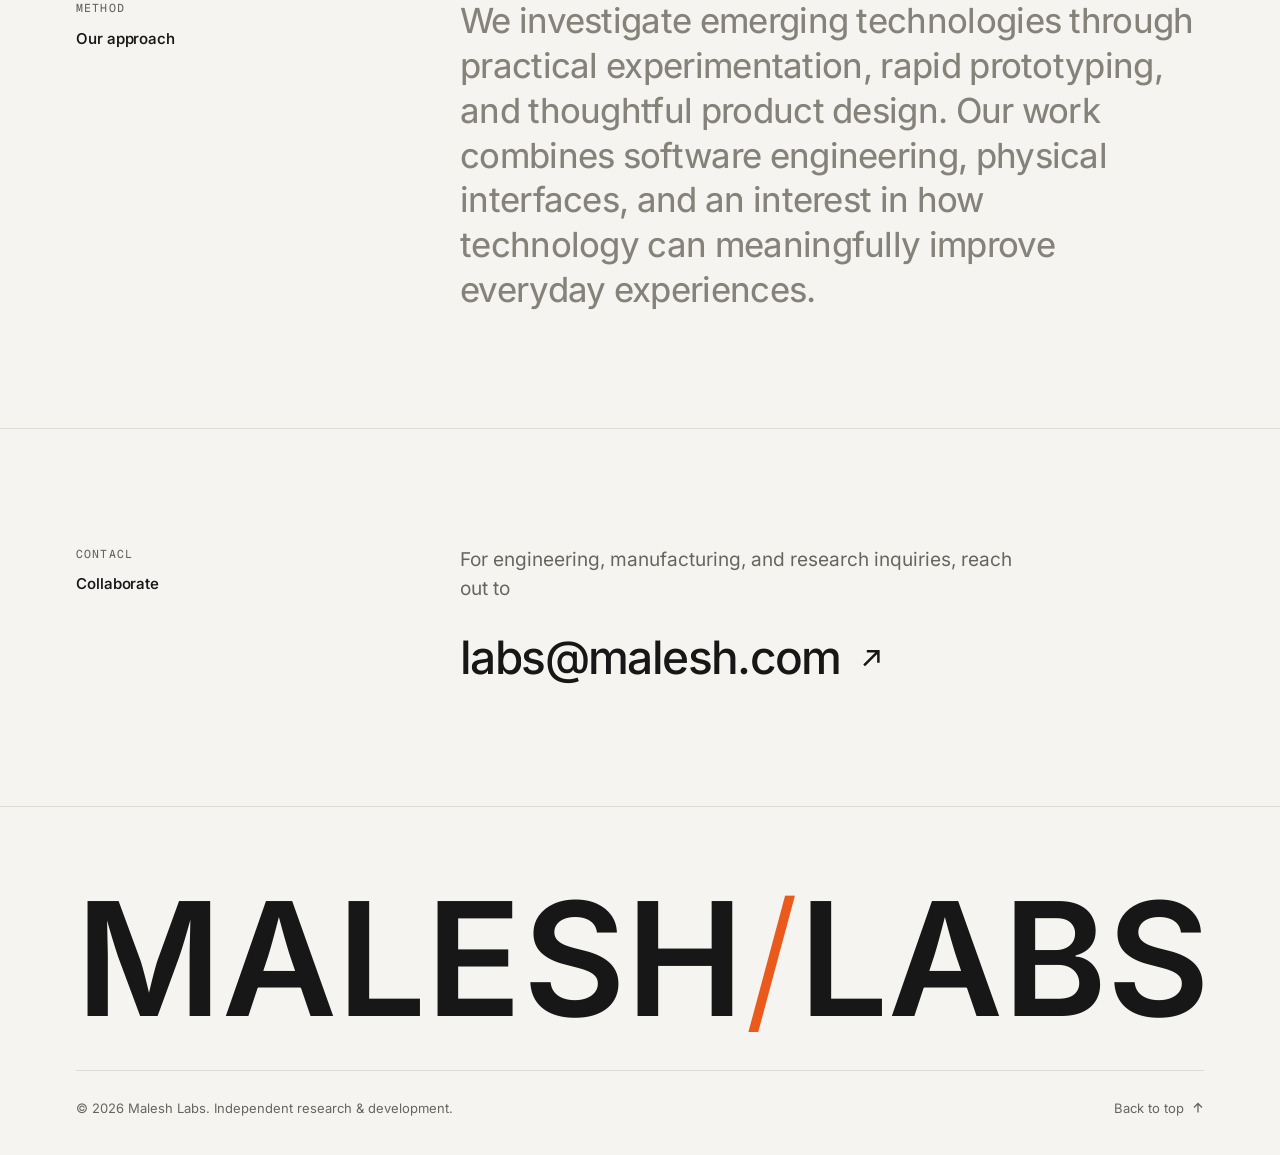
==== commit 7e175207: "Add motion layer to the Malesh Labs site Interactive dot-matrix field in the hero, word-by-word head" ====
--- a/index.html
+++ b/index.html
@@ -27,6 +27,7 @@
   <link rel="apple-touch-icon" href="/apple-touch-icon.png">
   <link rel="preload" href="/fonts/inter-var.woff2" as="font" type="font/woff2" crossorigin>
   <link rel="stylesheet" href="/styles.css">
+  <script src="/motion.js" defer></script>
 
   <script type="application/ld+json">
   {
@@ -41,35 +42,43 @@
 </head>
 <body>
   <a class="skip" href="#main">Skip to content</a>
+  <div class="progress" aria-hidden="true"><span></span></div>
 
   <header class="site-header">
     <div class="wrap">
       <a class="wordmark" href="/" aria-label="Malesh Labs, home">
         <span>MALESH</span><span class="slash" aria-hidden="true">/</span><span>LABS</span>
       </a>
-      <span class="tag mono">Independent R&amp;D Studio</span>
+      <span class="tag mono" data-scramble>Independent R&amp;D Studio</span>
     </div>
   </header>
 
   <main id="main">
     <section class="hero" aria-labelledby="hero-title">
+      <canvas class="field" aria-hidden="true"></canvas>
       <div class="wrap">
         <div class="hero-copy">
-          <p class="eyebrow mono reveal d1">Hardware · Software · Human experience</p>
-          <h1 id="hero-title" class="reveal d2">Technology for the human experience.</h1>
+          <p class="eyebrow mono reveal d1" data-scramble>Hardware · Software · Human experience</p>
+          <h1 id="hero-title" class="headline">
+            <span class="w"><span>Technology</span></span>
+            <span class="w"><span>for</span></span>
+            <span class="w"><span>the</span></span>
+            <span class="w"><span>human</span></span>
+            <span class="w"><span>experience.</span></span>
+          </h1>
           <p class="lede reveal d3">Malesh Labs is an independent research and product development studio exploring new interactions between people, software, and the physical world.</p>
           <div class="actions reveal d4">
-            <a class="button" href="mailto:labs@malesh.com">
-              Get in touch
+            <a class="button magnetic" href="mailto:labs@malesh.com">
+              <span class="button-label">Get in touch</span>
               <svg width="16" height="16" viewBox="0 0 16 16" fill="none" aria-hidden="true"><path d="M2 8h11M9 4l4 4-4 4" stroke="currentColor" stroke-width="1.5"/></svg>
             </a>
-            <span class="status mono"><span class="led" aria-hidden="true"></span>Currently operating in stealth</span>
+            <span class="status mono"><span class="led" aria-hidden="true"></span><span data-scramble>Currently operating in stealth</span></span>
           </div>
         </div>
 
-        <aside class="plate reveal d5" aria-label="Studio overview">
+        <aside class="plate" aria-label="Studio overview">
           <div class="plate-head">
-            <span class="mono">Malesh Labs</span>
+            <span class="mono" data-scramble>Malesh Labs</span>
             <span class="grille" aria-hidden="true"></span>
           </div>
           <dl>
@@ -80,28 +89,29 @@
           </dl>
         </aside>
       </div>
+      <div class="scroll-cue mono" aria-hidden="true"><span class="tick"></span>Scroll</div>
     </section>
 
     <section class="section" aria-labelledby="areas-title">
       <div class="wrap">
-        <div class="section-label">
-          <span class="mono">Focus</span>
+        <div class="section-label" data-reveal>
+          <span class="mono" data-scramble>Focus</span>
           <h2 id="areas-title">Areas of exploration</h2>
         </div>
         <div class="section-body">
-          <ol class="areas">
-            <li class="area on-scroll">
-              <span class="num mono">01</span>
+          <ol class="areas" data-reveal>
+            <li class="area">
+              <span class="num mono" data-scramble>01</span>
               <h3>Physical computing</h3>
               <p>Intelligent systems beyond the screen.</p>
             </li>
-            <li class="area on-scroll">
-              <span class="num mono">02</span>
+            <li class="area">
+              <span class="num mono" data-scramble>02</span>
               <h3>Human interfaces</h3>
               <p>Exploring new forms of intuitive interaction.</p>
             </li>
-            <li class="area on-scroll">
-              <span class="num mono">03</span>
+            <li class="area">
+              <span class="num mono" data-scramble>03</span>
               <h3>Product engineering</h3>
               <p>From early experiments to functional prototypes.</p>
             </li>
@@ -112,26 +122,26 @@
 
     <section class="section" aria-labelledby="approach-title">
       <div class="wrap">
-        <div class="section-label">
-          <span class="mono">Method</span>
+        <div class="section-label" data-reveal>
+          <span class="mono" data-scramble>Method</span>
           <h2 id="approach-title">Our approach</h2>
         </div>
         <div class="section-body">
-          <p class="statement on-scroll">We investigate emerging technologies through practical experimentation, rapid prototyping, and thoughtful product design. <span class="soft">Our work combines software engineering, physical interfaces, and an interest in how technology can meaningfully improve everyday experiences.</span></p>
+          <p class="statement" data-scrub>We investigate emerging technologies through practical experimentation, rapid prototyping, and thoughtful product design. Our work combines software engineering, physical interfaces, and an interest in how technology can meaningfully improve everyday experiences.</p>
         </div>
       </div>
     </section>
 
     <section class="section collab" id="contact" aria-labelledby="collab-title">
       <div class="wrap">
-        <div class="section-label">
-          <span class="mono">Contact</span>
+        <div class="section-label" data-reveal>
+          <span class="mono" data-scramble>Contact</span>
           <h2 id="collab-title">Collaborate</h2>
         </div>
-        <div class="section-body">
+        <div class="section-body" data-reveal>
           <p>For engineering, manufacturing, and research inquiries, reach out to</p>
-          <a class="email on-scroll" href="mailto:labs@malesh.com">
-            labs@malesh.com
+          <a class="email" href="mailto:labs@malesh.com" aria-label="Email labs@malesh.com">
+            <span class="roll" data-roll>labs@malesh.com</span>
             <svg viewBox="0 0 16 16" fill="none" aria-hidden="true"><path d="M4 12L12 4M5.5 4H12v6.5" stroke="currentColor" stroke-width="1.4"/></svg>
           </a>
         </div>
@@ -140,6 +150,9 @@
   </main>
 
   <footer class="site-footer">
+    <div class="bigmark" aria-hidden="true" data-reveal>
+      <span>M</span><span>A</span><span>L</span><span>E</span><span>S</span><span>H</span><span class="slash">/</span><span>L</span><span>A</span><span>B</span><span>S</span>
+    </div>
     <div class="wrap">
       <p>© 2026 Malesh Labs. Independent research &amp; development.</p>
       <a class="to-top" href="#main">
--- a/styles.css
+++ b/styles.css
@@ -80,7 +80,15 @@
 
 /* ---------- Header ---------- */
 
-.site-header { border-bottom: 1px solid var(--line); }
+.site-header {
+  position: sticky;
+  top: 0;
+  z-index: 20;
+  border-bottom: 1px solid var(--line);
+  background: color-mix(in srgb, var(--bg) 82%, transparent);
+  -webkit-backdrop-filter: saturate(1.4) blur(14px);
+  backdrop-filter: saturate(1.4) blur(14px);
+}
 
 .site-header .wrap {
   height: 72px;
@@ -104,7 +112,12 @@
 
 /* ---------- Hero ---------- */
 
-.hero { padding-block: clamp(72px, 13vw, 168px) clamp(72px, 10vw, 128px); }
+.hero {
+  position: relative;
+  overflow: hidden;
+  padding-block: clamp(72px, 13vw, 168px) clamp(80px, 11vw, 140px);
+}
+.hero .wrap { position: relative; z-index: 1; }
 
 .hero .wrap {
   display: grid;
@@ -267,7 +280,7 @@
 
 /* Approach */
 .statement {
-  font-size: clamp(22px, 2.7vw, 34px);
+  font-size: clamp(24px, 2.7vw, 36px);
   line-height: 1.3;
   letter-spacing: -.02em;
   font-weight: 450;
@@ -302,7 +315,7 @@
 
 /* ---------- Footer ---------- */
 
-.site-footer { border-top: 1px solid var(--line); }
+.site-footer { border-top: 1px solid var(--line); overflow: hidden; }
 
 .site-footer .wrap {
   display: flex;
@@ -356,7 +369,198 @@
   .email { white-space: normal; overflow-wrap: anywhere; }
 }
 
-/* ---------- Motion ---------- */
+
+/* ---------- Motion layer ---------- */
+
+:root { --expo: cubic-bezier(.16, 1, .3, 1); }
+
+/* Scroll progress hairline */
+.progress { position: fixed; inset: 0 0 auto 0; height: 2px; z-index: 30; pointer-events: none; }
+.progress span {
+  display: block; height: 100%;
+  background: var(--accent);
+  transform-origin: 0 50%;
+  transform: scaleX(0);
+}
+
+/* Dot-matrix field */
+.field {
+  position: absolute; inset: 0;
+  width: 100%; height: 100%;
+  z-index: 0;
+  pointer-events: none;
+  opacity: 0;
+  transition: opacity 1.6s ease .3s;
+  -webkit-mask-image: linear-gradient(to bottom, transparent 0, #000 18%, #000 78%, transparent 100%);
+  mask-image: linear-gradient(to bottom, transparent 0, #000 18%, #000 78%, transparent 100%);
+}
+.field.on { opacity: 1; }
+
+/* Headline: words rise out of their own baselines */
+.headline .w {
+  display: inline-block;
+  overflow: hidden;
+  vertical-align: top;
+  padding-bottom: .1em;
+  margin-bottom: -.1em;
+}
+.headline .w > span {
+  display: inline-block;
+  animation: word-up 1.15s var(--expo) both;
+}
+.headline .w:nth-child(1) > span { animation-delay: .10s; }
+.headline .w:nth-child(2) > span { animation-delay: .17s; }
+.headline .w:nth-child(3) > span { animation-delay: .24s; }
+.headline .w:nth-child(4) > span { animation-delay: .31s; }
+.headline .w:nth-child(5) > span { animation-delay: .38s; }
+
+@keyframes word-up {
+  from { transform: translateY(110%) rotate(2deg); }
+  to { transform: none; }
+}
+
+.lede.reveal { animation-delay: .55s; }
+.actions.reveal { animation-delay: .7s; }
+.eyebrow.reveal { animation-delay: 0s; }
+
+/* Spec plate boots up row by row */
+.plate { animation: plate-in 1.2s var(--expo) .6s both; }
+.plate .row { animation: rise .9s var(--expo) both; }
+.plate .row:nth-child(1) { animation-delay: .85s; }
+.plate .row:nth-child(2) { animation-delay: .95s; }
+.plate .row:nth-child(3) { animation-delay: 1.05s; }
+.plate .row:nth-child(4) { animation-delay: 1.15s; }
+
+@keyframes plate-in {
+  from { opacity: 0; transform: translateY(24px) scale(.98); }
+  to { opacity: 1; transform: none; }
+}
+
+.grille { animation: grille 4s steps(8) infinite; }
+@keyframes grille { 50% { background-position: 2px -1px; } }
+
+/* Scroll cue */
+.scroll-cue {
+  position: absolute;
+  left: max(var(--gutter), calc((100% - var(--max)) / 2 + var(--gutter)));
+  bottom: 28px;
+  z-index: 1;
+  display: none;
+  align-items: center;
+  gap: 12px;
+  color: var(--muted);
+  animation: rise 1s var(--expo) 1.4s both;
+}
+.scroll-cue .tick { position: relative; width: 1px; height: 28px; background: var(--line); overflow: hidden; }
+.scroll-cue .tick::after {
+  content: ""; position: absolute; left: 0; top: 0; width: 1px; height: 10px;
+  background: var(--fg);
+  animation: tick 2.2s var(--expo) infinite;
+}
+@keyframes tick { from { transform: translateY(-12px); } to { transform: translateY(30px); } }
+@media (min-width: 760px) and (min-height: 700px) { .scroll-cue { display: inline-flex; } }
+
+/* Generic reveal */
+.motion [data-reveal] { transition: opacity 1s var(--expo), transform 1.1s var(--expo); }
+.motion [data-reveal].pending { opacity: 0; transform: translateY(28px); }
+.motion [data-reveal].pending.in { opacity: 1; transform: none; }
+
+/* Areas: rows slide in and their hairlines draw across */
+.areas { position: relative; border-top: 0; }
+.areas::before {
+  content: ""; position: absolute; left: 0; right: 0; top: 0; height: 1px;
+  background: var(--fg);
+  transform-origin: 0 50%;
+  transition: transform 1.4s var(--expo);
+}
+.area { position: relative; border-bottom: 0; isolation: isolate; }
+.area::after {
+  content: ""; position: absolute; left: 0; right: 0; bottom: 0; height: 1px;
+  background: var(--line);
+  transform-origin: 0 50%;
+  transition: transform 1.4s var(--expo);
+}
+.area::before {
+  content: ""; position: absolute; inset: 0 -14px; z-index: -1;
+  background: var(--panel);
+  border-radius: 10px;
+  transform: scaleY(.6);
+  opacity: 0;
+  transition: opacity .35s ease, transform .5s var(--expo);
+}
+.area:hover::before { opacity: 1; transform: none; }
+.area:hover h3 { transform: translateX(8px); }
+
+.motion .areas[data-reveal].pending { opacity: 1; transform: none; }
+.motion .areas.pending::before,
+.motion .areas.pending .area::after { transform: scaleX(0); }
+.motion .areas.pending .area > * { opacity: 0; transform: translateY(18px); }
+.motion .areas .area > * { transition: opacity .9s var(--expo), transform 1s var(--expo); }
+.motion .areas.in::before,
+.motion .areas.in .area::after { transform: none; }
+.motion .areas.in .area > * { opacity: 1; transform: none; }
+.areas .area:nth-child(2) > *, .areas .area:nth-child(2)::after { transition-delay: .12s; }
+.areas .area:nth-child(3) > *, .areas .area:nth-child(3)::after { transition-delay: .24s; }
+.area:hover h3 { transition-delay: 0s; }
+
+/* Statement lights up as you read */
+.statement.scrubbing .sw { color: #858379; transition: color .45s ease; }
+.statement.scrubbing .sw.on { color: var(--fg); }
+
+/* Email: letters roll over to orange */
+.roll { display: inline-flex; }
+.roll .c { position: relative; display: inline-block; overflow: hidden; line-height: 1.15; }
+.roll .c > span,
+.roll .c::after { display: inline-block; transition: transform .55s var(--expo); transition-delay: calc(var(--i) * 16ms); }
+.roll .c::after {
+  content: attr(data-c);
+  position: absolute; left: 0; top: 100%;
+  color: var(--accent);
+}
+.email:hover .roll .c > span,
+.email:hover .roll .c::after { transform: translateY(-100%); }
+
+/* Button */
+.magnetic { transition: transform .35s var(--expo), background-color .25s var(--ease); will-change: transform; }
+
+/* Giant footer wordmark */
+.bigmark {
+  display: flex;
+  justify-content: space-between;
+  width: 100%;
+  max-width: var(--max);
+  margin: 0 auto;
+  padding: clamp(48px, 7vw, 96px) var(--gutter) 0;
+  font-size: clamp(44px, 12.4vw, 158px);
+  font-weight: 600;
+  letter-spacing: -.04em;
+  line-height: .8;
+  overflow: hidden;
+  user-select: none;
+}
+.bigmark span { display: inline-block; padding-bottom: .06em; }
+.bigmark .slash { color: var(--accent); font-weight: 300; }
+.motion .bigmark[data-reveal].pending { opacity: 1; transform: none; }
+.motion .bigmark span { transition: transform 1.2s var(--expo); }
+.motion .bigmark.pending span { transform: translateY(105%); }
+.motion .bigmark.in span { transform: none; }
+.bigmark span:nth-child(2) { transition-delay: .04s; }
+.bigmark span:nth-child(3) { transition-delay: .08s; }
+.bigmark span:nth-child(4) { transition-delay: .12s; }
+.bigmark span:nth-child(5) { transition-delay: .16s; }
+.bigmark span:nth-child(6) { transition-delay: .20s; }
+.bigmark span:nth-child(7) { transition-delay: .24s; }
+.bigmark span:nth-child(8) { transition-delay: .28s; }
+.bigmark span:nth-child(9) { transition-delay: .32s; }
+.bigmark span:nth-child(10) { transition-delay: .36s; }
+.bigmark span:nth-child(11) { transition-delay: .40s; }
+.site-footer .wrap { position: relative; margin-top: clamp(24px, 3vw, 40px); }
+.site-footer .wrap::before {
+  content: ""; position: absolute; top: 0; left: var(--gutter); right: var(--gutter);
+  height: 1px; background: var(--line);
+}
+
+/* ---------- Base motion ---------- */
 
 @keyframes rise {
   from { opacity: 0; transform: translateY(14px); }
@@ -375,14 +579,6 @@
 .d4 { animation-delay: .30s; }
 .d5 { animation-delay: .42s; }
 
-@supports (animation-timeline: view()) {
-  .on-scroll {
-    animation: rise linear both;
-    animation-timeline: view();
-    animation-range: entry 0% entry 40%;
-  }
-}
-
 @media (prefers-reduced-motion: reduce) {
   html { scroll-behavior: auto; }
   *, *::before, *::after {
@@ -390,3 +586,5 @@
     transition: none !important;
   }
 }
+
+.motion .areas.in .area:hover > h3 { transform: translateX(8px); transition: transform .45s var(--expo) 0s; }
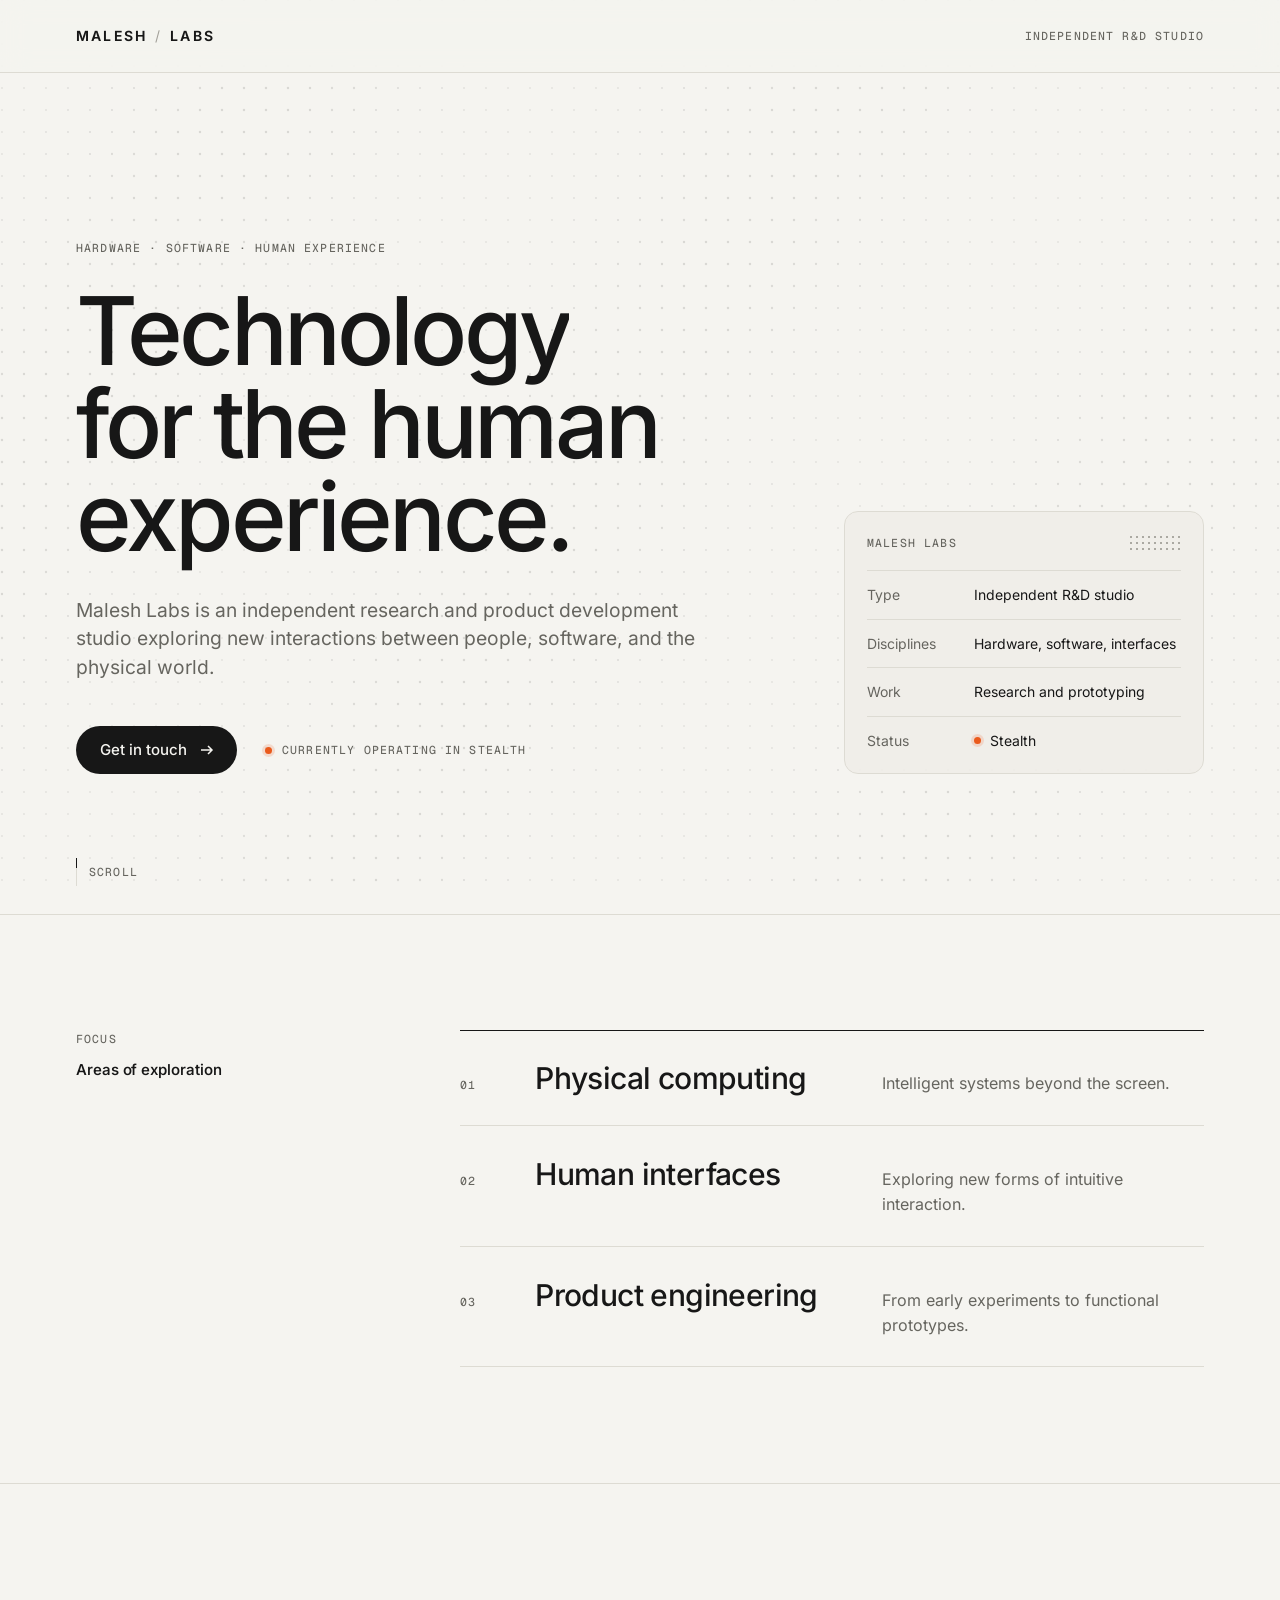
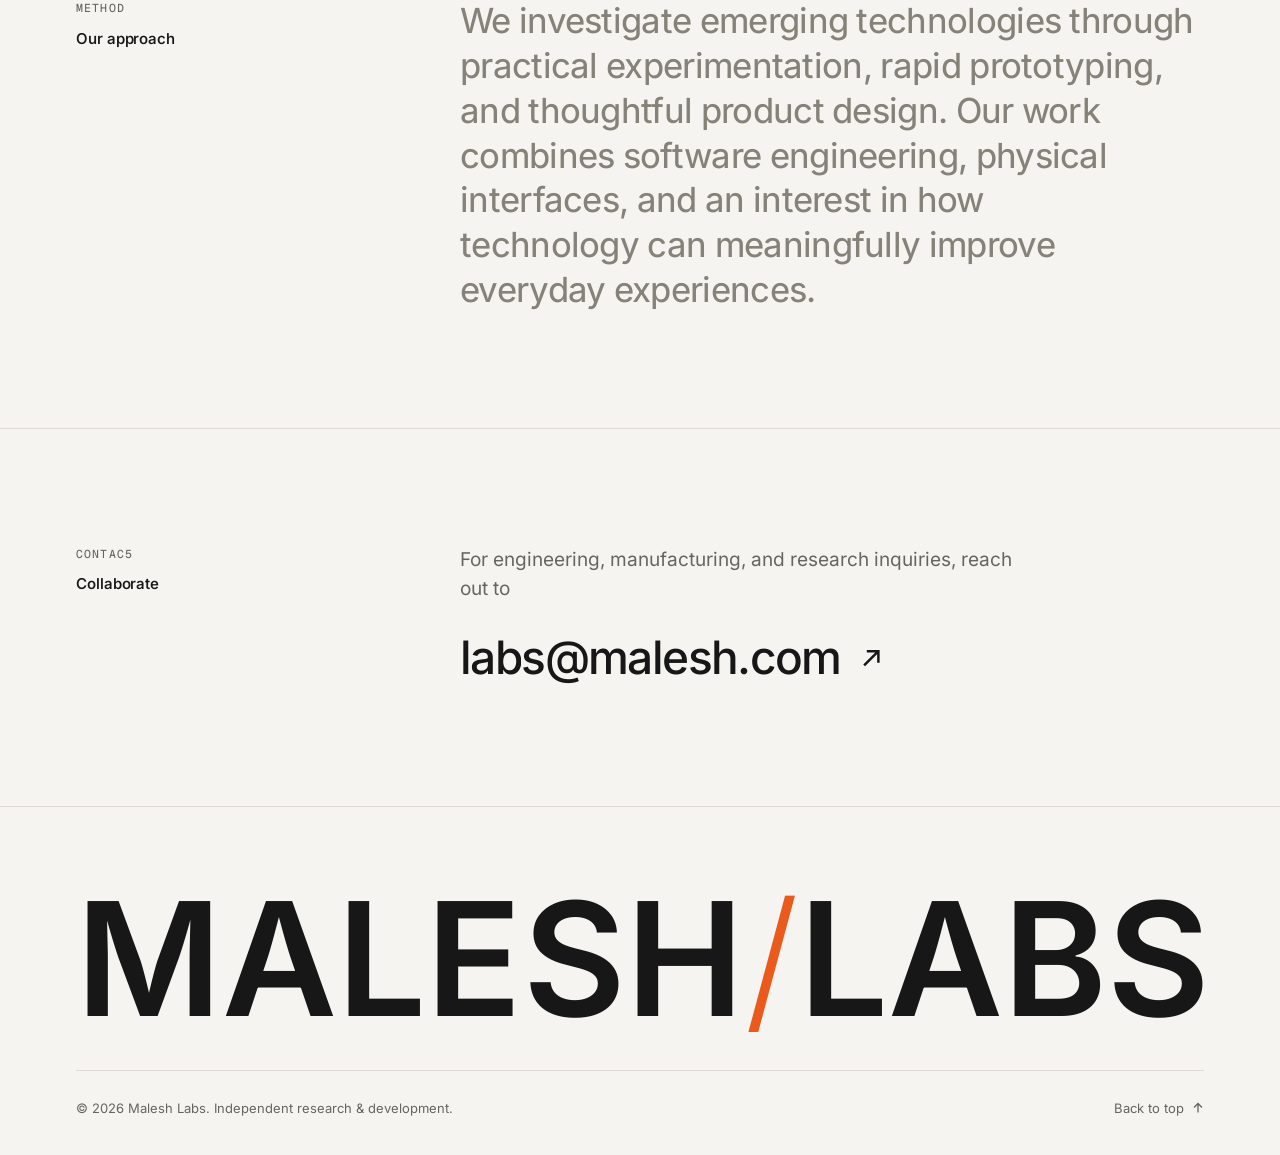
==== commit 313dc3a0: "Run the dot-matrix field behind every page The field is now one fixed canvas created by motion.js on" ====
--- a/index.html
+++ b/index.html
@@ -55,7 +55,6 @@
 
   <main id="main">
     <section class="hero" aria-labelledby="hero-title">
-      <canvas class="field" aria-hidden="true"></canvas>
       <div class="wrap">
         <div class="hero-copy">
           <p class="eyebrow mono reveal d1" data-scramble>Hardware · Software · Human experience</p>
--- a/styles.css
+++ b/styles.css
@@ -195,7 +195,9 @@
   grid-column: 1 / -1;
   border: 1px solid var(--line);
   border-radius: 14px;
-  background: var(--panel);
+  background: color-mix(in srgb, var(--panel) 80%, transparent);
+  -webkit-backdrop-filter: blur(10px);
+  backdrop-filter: blur(10px);
   padding: 22px 22px 8px;
 }
 
@@ -383,16 +385,14 @@
   transform: scaleX(0);
 }
 
-/* Dot-matrix field */
+/* Dot-matrix field: one fixed canvas behind every page (drawn by motion.js) */
 .field {
-  position: absolute; inset: 0;
+  position: fixed; inset: 0;
   width: 100%; height: 100%;
-  z-index: 0;
+  z-index: -1;
   pointer-events: none;
   opacity: 0;
-  transition: opacity 1.6s ease .3s;
-  -webkit-mask-image: linear-gradient(to bottom, transparent 0, #000 18%, #000 78%, transparent 100%);
-  mask-image: linear-gradient(to bottom, transparent 0, #000 18%, #000 78%, transparent 100%);
+  transition: opacity 1.6s ease .2s;
 }
 .field.on { opacity: 1; }
 
